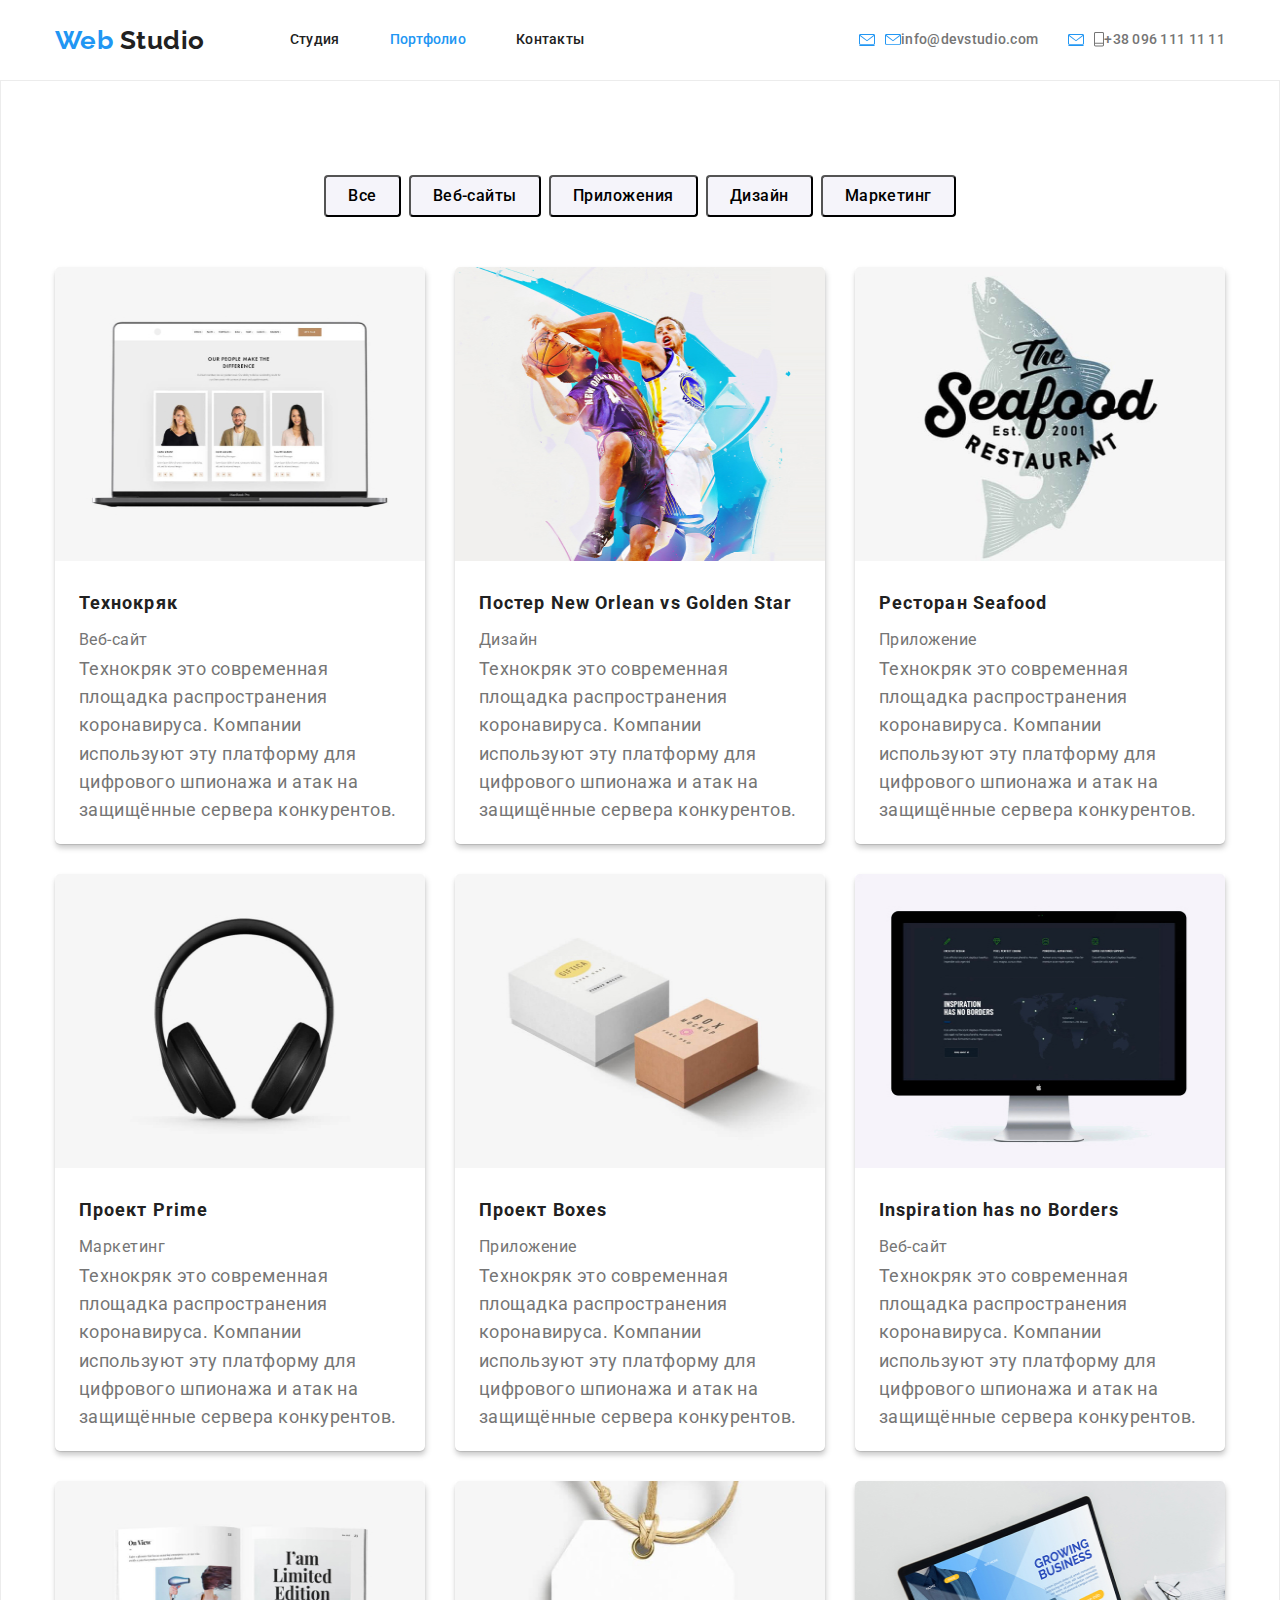
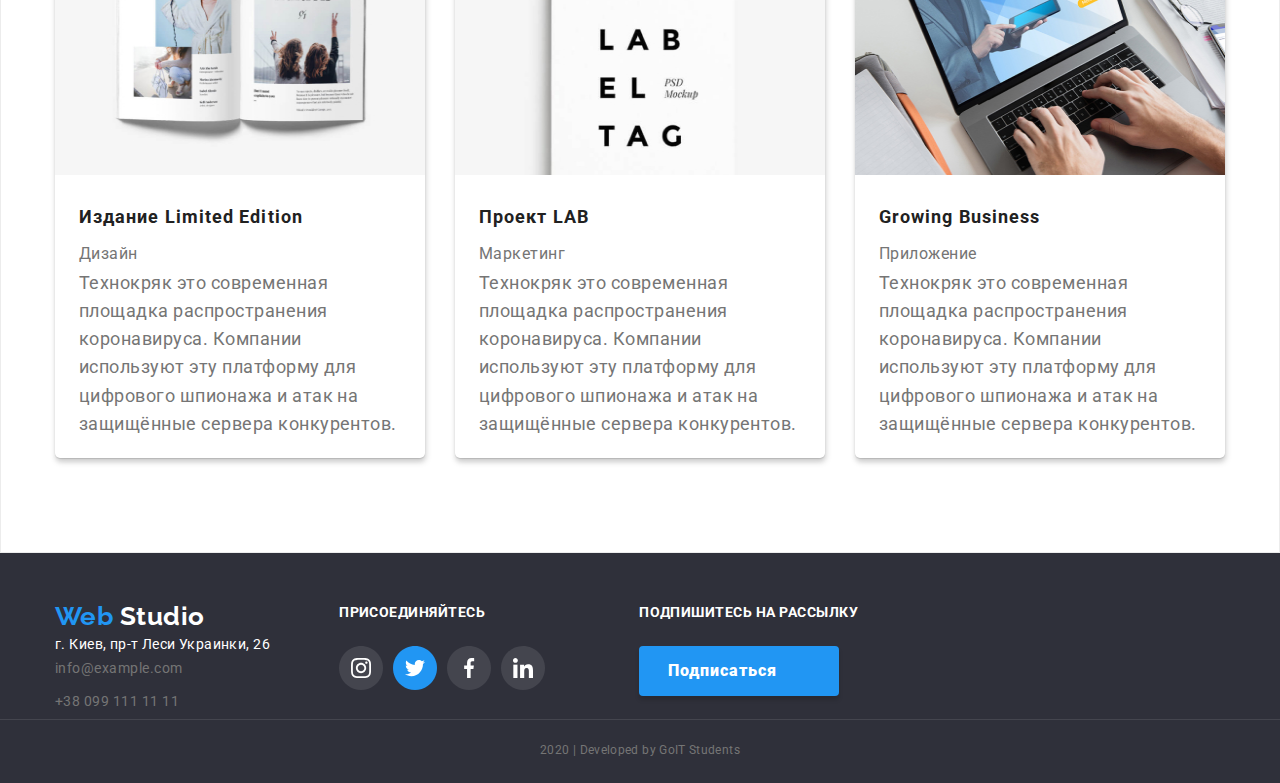
==== portfolio.html @ bc23c8f3 "header-hero-advantages" ====
<!DOCTYPE html>
<html lang="ru">
  <head>
    <meta charset="UTF-8" />
    <meta name="viewport" content="width=device-width, initial-scale=1.0" />
    <title>Document</title>
    <link
      href="https://fonts.googleapis.com/css2?family=Raleway:wght@700&family=Roboto&display=swap"
      rel="stylesheet"
    />
    <link
      href="https://fonts.googleapis.com/css2?family=Roboto:wght@500;900&display=swap"
      rel="stylesheet"
    />
    <link
      rel="stylesheet"
      href="https://cdnjs.cloudflare.com/ajax/libs/modern-normalize/0.6.0/modern-normalize.min.css"
    />
    <link rel="stylesheet" href="css/styles.css" />
  </head>
  <body>
    <!--шапка-->
    <header>
      <div class="header container">
        <nav class="main-nav">
          <a href="./index.html" class="logo list">
            <span class="logo-web">Web </span>Studio
          </a>

          <ul class="site-nav list">
            <li class="item">
              <a href="./index.html" class="link"> Студия</a>
            </li>
            <li class="item">
              <a href="./portfolio.html" class="link current">Портфолио</a>
            </li>
            <li class="item"><a href="#" class="link">Контакты</a></li>
          </ul>
        </nav>
        <ul class="auth-nav list">
          <li class="item">
            <a href="#" class="link"
              ><img
                src="./images/envelope.svg"
                alt="Конверт"
                class="icon"
              />info@devstudio.com</a
            >
          </li>
          <li class="item">
            <a href="#" class="link"
              ><img
                src="./images/cell-phone.svg"
                alt="Телефон"
                class="icon"
              />+38 096 111 11 11</a
            >
          </li>
        </ul>
      </div>
    </header>

    <!--блок "герой"-->
    <main>
      <div class="main">
        <nav>
          <ul class="filters container list">
            <li>
              <button class="button">Все</button>
            </li>
            <li>
              <button class="button">Веб-сайты</button>
            </li>
            <li>
              <button class="button">Приложения</button>
            </li>
            <li>
              <button class="button">Дизайн</button>
            </li>
            <li>
              <button class="button">Маркетинг</button>
            </li>
          </ul>
        </nav>
        <!--наши работы-->
        <section class="portfolio">
          <h1 class="is-hidden list">Наши работы</h1>
          <ul class="flex-container container">
            <li class="flex-element">
              <a href="#">
                <img
                  src="./images/images-portfolio/techohriak1.jpg"
                  alt="Фото Технокряк"
                  width="370"
                  height="294"
                />
                <div class="portfolio-info">
                  <h2 class="title list">Технокряк</h2>
                  <p class="text list">Веб-сайт</p>
                  <p class="description list">
                    Технокряк это современная площадка распространения
                    коронавируса. Компании используют эту платформу для
                    цифрового шпионажа и атак на защищённые сервера конкурентов.
                  </p>
                </div>
              </a>
            </li>

            <li class="flex-element">
              <a href="#">
                <img
                  src="./images/images-portfolio/techohriak2.jpg"
                  alt="Постер New Orlean vs Golden Stars"
                  width="370"
                  height="294"
                />
                <div class="portfolio-info">
                  <h2 class="title list">Постер New Orlean vs Golden Star</h2>
                  <p class="text list">Дизайн</p>
                  <p class="description list">
                    Технокряк это современная площадка распространения
                    коронавируса. Компании используют эту платформу для
                    цифрового шпионажа и атак на защищённые сервера конкурентов.
                  </p>
                </div>
              </a>
            </li>
            <li class="flex-element">
              <a href="#">
                <img
                  src="./images/images-portfolio/techohriak3.jpg"
                  alt="Ресторан Seafood"
                  width="370"
                  height="294"
                />
                <div class="portfolio-info">
                  <h2 class="title list">Ресторан Seafood</h2>
                  <p class="text list">Приложение</p>
                  <p class="description list">
                    Технокряк это современная площадка распространения
                    коронавируса. Компании используют эту платформу для
                    цифрового шпионажа и атак на защищённые сервера конкурентов.
                  </p>
                </div>
              </a>
            </li>
            <li class="flex-element">
              <a href="#">
                <img
                  src="./images/images-portfolio/techohriak4.jpg"
                  alt="Проект Prime"
                  width="370"
                  height="294"
                />
                <div class="portfolio-info">
                  <h2 class="title list">Проект Prime</h2>
                  <p class="text list">Маркетинг</p>
                  <p class="description list">
                    Технокряк это современная площадка распространения
                    коронавируса. Компании используют эту платформу для
                    цифрового шпионажа и атак на защищённые сервера конкурентов.
                  </p>
                </div>
              </a>
            </li>
            <li class="flex-element">
              <a href="#">
                <img
                  src="./images/images-portfolio/techohriak5.jpg"
                  alt="Проект Boxes"
                  width="370"
                  height="294"
                />
                <div class="portfolio-info">
                  <h2 class="title list">Проект Boxes</h2>
                  <p class="text list">Приложение</p>
                  <p class="description list">
                    Технокряк это современная площадка распространения
                    коронавируса. Компании используют эту платформу для
                    цифрового шпионажа и атак на защищённые сервера конкурентов.
                  </p>
                </div>
              </a>
            </li>
            <li class="flex-element">
              <a href="#">
                <img
                  src="./images/images-portfolio/techohriak6.jpg"
                  alt="Inspiration has no Borders"
                  width="370"
                  height="294"
                />
                <div class="portfolio-info">
                  <h2 class="title list">Inspiration has no Borders</h2>
                  <p class="text list">Веб-сайт</p>
                  <p class="description list">
                    Технокряк это современная площадка распространения
                    коронавируса. Компании используют эту платформу для
                    цифрового шпионажа и атак на защищённые сервера конкурентов.
                  </p>
                </div>
              </a>
            </li>
            <li class="flex-element">
              <a href="#">
                <img
                  src="./images/images-portfolio/techohriak7.jpg"
                  alt="Издание Limited Edition"
                  width="370"
                  height="294"
                />
                <div class="portfolio-info">
                  <h2 class="title list">Издание Limited Edition</h2>
                  <p class="text list">Дизайн</p>
                  <p class="description list">
                    Технокряк это современная площадка распространения
                    коронавируса. Компании используют эту платформу для
                    цифрового шпионажа и атак на защищённые сервера конкурентов.
                  </p>
                </div>
              </a>
            </li>
            <li class="flex-element">
              <a href="#">
                <img
                  src="./images/images-portfolio/techohriak8.jpg"
                  alt="Проект Prime"
                  width="370"
                  height="294"
                />
                <div class="portfolio-info">
                  <h2 class="title list">Проект LAB</h2>
                  <p class="text list">Маркетинг</p>
                  <p class="description list">
                    Технокряк это современная площадка распространения
                    коронавируса. Компании используют эту платформу для
                    цифрового шпионажа и атак на защищённые сервера конкурентов.
                  </p>
                </div>
              </a>
            </li>
            <li class="flex-element">
              <a href="#">
                <img
                  src="./images/images-portfolio/techohriak9.jpg"
                  alt="Проект Boxes"
                  width="370"
                  height="294"
                />
                <div class="portfolio-info">
                  <h2 class="title list">Growing Business</h2>
                  <p class="text list">Приложение</p>
                  <p class="description list">
                    Технокряк это современная площадка распространения
                    коронавируса. Компании используют эту платформу для
                    цифрового шпионажа и атак на защищённые сервера конкурентов.
                  </p>
                </div>
              </a>
            </li>
          </ul>
        </section>
      </div>
    </main>
    <!--Футер-->
    <footer class="footer">
      <!--Логотип-->
      <div class="blocks container">
        <div class="info-adress">
          <a href="#" class="logo"> <span class="logo-web">Web </span>Studio</a>
          <!--Адрес-->

          <address class="adress">
            <span class="street">г. Киев, пр-т Леси Украинки, 26</span>
            <a href="#" class="mail"> info@example.com </a>
            <a href="#" class="tel"> +38 099 111 11 11 </a>
          </address>
        </div>
        <!--Присоединяйтесь-->
        <div class="slogan">
          <div class="join">
            <b class="text">присоединяйтесь</b>
            <!--h3-->
            <ul class="footer-links list">
              <li>
                <a href="#" aria-label="Ccылка на Инстаграм">
                  <img
                    src="./images/ellipse-footer.svg"
                    alt="Иконка Инстаграма"
                /></a>
              </li>
              <li>
                <a href="#" aria-label="Ccылка на Твитер"
                  ><img
                    src="./images/twitter-footer.svg"
                    alt="Иконка Твитера"
                  />
                </a>
              </li>
              <li>
                <a href="#" aria-label="Ccылка на Фейсбук"
                  ><img
                    src="./images/facebook-footer.svg"
                    alt="Иконка Фейсбука"
                  />
                </a>
              </li>
              <li>
                <a href="#" aria-label="Ccылка на Линкедин"
                  ><img
                    src="./images/linkedin-footer.svg"
                    alt="Иконка Линкедина"
                /></a>
              </li>
            </ul>
          </div>
        </div>
        <!--Подпишитесь на рассылку-->
        <div class="slogan">
          <b class="text">Подпишитесь на рассылку</b>
          <div class="button-web sign"><a href="#">Подписаться</a></div>
        </div>
      </div>
      <p class="bottom-info">2020 | Developed by GoIT Students</p>
    </footer>
  </body>
</html>
---- css/styles.css ----
:root{
  --primary-text-color:#757575;
  --title-text-color: #212121;
  --accent-color: #2196f3;
  --white-color: #fff;
  --background-color:#f5f4fa;
  --footer-color:rgba(255, 255, 255, 0.6);
  --background-footer:#2f303a;
  --background-section:rgba(47, 48, 58, 0.8);
  --background-advantages: #F5F4FA;
}

/* цвет фона #FFFFFF*/
/* вторичный цвет текста #212121*/
/*основной цвет теста #757575*/
/*голубой цвет интерактивный #2196F3*/
/* футер адрес rgba(255, 255, 255, 0.6)*/
/* футер 2020 rgba(255, 255, 255, 0.4)*/


body {
  background-color:var(--white-color);
  color: var(--primary-text-color);
  font-family: Roboto; sans-serif;
  letter-spacing: 0.03em;
  padding: 0;
  margin: 0;
}

/*h1,
h2,
h3,
p {
margin-top: 0px;
margin-bottom: 0px;
}*/

a {
  color: inherit;
  text-decoration:none;
}
ul {
  list-style: none;
}

.list {
  list-style: none;
  padding: 0px;
  margin: 0px;
}
/*Шапка*/
.header {
  display: flex;
  align-items: center;
  justify-content: space-between;

}
.border {
  border-bottom: border: 1px solid red; 
}

.main-nav {
  display: flex;
  align-items: center;
}
.main-nav .logo {
  display: block;
  margin-right: 85px;
}


.logo-web {
  color: var(--accent-color);
}

.logo {
  color: var(--title-text-color);
  font-family: Raleway; sans-serif;
  text-decoration: none;
  font-weight: 700;
  font-size: 26px;
  line-height: 1.19;
}


/*Site nav*/
.site-nav {
  display: flex;
}

.site-nav .item{
  margin-right: 50px;
  font-weight: 500;
  font-size: 14px;
  line-height: 1.14;
  letter-spacing: 0.02em;
}
.site-nav .item:last-child {
  margin-right: 0px;

}
.site-nav .link {
  display: block;
  padding-top: 32px;
  padding-bottom: 32px;
 
  color:var(--title-text-color);
  text-decoration: none;
}
.site-nav .link.current {
  color: var(--accent-color);
}
.site-nav .link:hover,
.site-nav .link:focus {
  color:var(--accent-color);
  text-decoration: none;
}

/* Auth-Nav*/

.auth-nav {
  display: flex; 
  align-items: center;
  font-weight: 500;
  font-size: 14px;
  line-height: 1.14;
  letter-spacing: 0.02em;
}

.auth-nav .item + .item{
  margin-left: 30px;
}

.auth-nav .link {
  display: inline-flex;
  align-items: center;
  padding-top: 32px;
  padding-bottom: 32px;
  color: var(--primary-text-color);
  text-decoration: none;
}
.auth-nav .link:hover,
.auth-nav .link:focus {
  color: #2196f3;
}
/*.icon {
  margin-right: 10px;
}*/
.auth-nav .link::before {
  content: "";
  background-image: url(../images/envelope.svg);
  width: 16px;
  height: 11.2px;
  margin-right: 10px;
}
.auth-nav .cell::before {
  width: 10px;
  height: 14.94px;
  background-image: url(../images/cell-phone.svg);
}
/*Герой*/
.hero-container {
  padding-top: 200px;
  padding-bottom: 200px;
  margin-left: auto;
  margin-right: auto;
  text-align: center; 
}
.overlay {
  background-color: var(--primary-text-color);
  background-image: linear-gradient(to right, rgba(47, 48, 58, 0.8),rgba(47, 48, 58, 0.8)
  ),
  url(../images/Header-img.jpg);

  max-width: 1600px;
  height: 600px;
  margin-left: auto;
  margin-right: auto;
  background-repeat: no-repeat;
  background-position: center;
  background-size: cover;
}

.hero-name{
  color: var(--white-color);
  font-weight: 900;
  font-size: 44px;
  line-height: 1.36;
  letter-spacing: 0.06em;
  text-transform: uppercase;
  margin-bottom: 46px;
  margin-top: 0px;
  text-align: center;
}
/*Кнопка*/
.button-web {
  background-color:var(--accent-color);
  color: var(--white-color);
  font-family: inherit;
  font-weight: 700;
  font-size: 16px;
  line-height: 1.87;
  letter-spacing: 0.06em;
  border-radius: 4px;
  box-shadow: 0px 4px 4px rgba(0, 0, 0, 0.15);
  padding: 10px 32px;
  min-width: 200px;
  height: 50px;
}
.button-web:hover,
.button-web:focus {
  background-color: var(--background-color);
  color: var(--accent-color);
}

/*Наши преимушества*/
.box {
  padding-top: 94px;
  padding-bottom: 93px;
}
.border {
  border-bottom: 1px solid #ECECEC;
}

.advantages {
  display: flex;
  justify-content: space-between;
}
.advantages > .item {
  margin-right: 30px;
  width: 270px;
}
.advantages > .item:last-child {
  margin-right: 0px;
}

.advantages .link {
  display: block;
  justify-content: center;
  align-items: center;
  margin-bottom: 30px;
  /*background: var(--background-advantages);*/
  border-radius: 4px;
  height: 120px;
}
.advantages .link::before {
  display: block;
  content: "";
  height: 120px;
  /*background-image: url(../images/group.svg);*/
  background-color:var(--background-advantages);
  background-repeat: no-repeat;
  background-position: center;
}

.antenna-icon::before {
  background-image: url(../images/group.svg);
}
.clock-icon::before {
  background-image: url(../images/clock.svg);
}
.computer-icon::before {
  background-image: url(../images/diagram.svg);
}
.astronaut-icon::before {
  background-image: url(../images/astronaut.svg);
}

/*.advantages .link:hover,
.advantages .link:focus {
  background: var(--accent-color);
}*/

.advantages h3 {
  color:var(--title-text-color);
  font-weight: 700;
  font-size: 14px;
  line-height: 1.14;
  text-transform: uppercase;
  margin-bottom: 10px;

}
.advantages p {
  font-size: 14px;
  line-height: 1.71;
}


/*Чем мы занимаемся*/
.section .name {
  color:var(--title-text-color);
  font-weight: 700;
  font-size: 36px;
  line-height: 1.16;
  text-align: center;
  margin-bottom: 50px;
}
.work-list{
  display: flex;
  justify-content:space-between;
}
.work-list .link {
  display: block;
}
.work-list .item {
  margin-right: 30px;
}
.work-list .item:last-child {
  margin-right: 0px;
}
.work-list img {
  display: block;
  max-width: 100%;
  height: auto;
}
.section .title {
  color:var(--white-color);
  background-color:var(--background-section);
  font-weight: 700;
  font-size: 14px;
  line-height: 1.14;
  text-align: center;
  text-transform: uppercase;
  padding-top: 27px;
  padding-bottom: 27px;
}

/*Наша команда*/
.command {
  background-color: var(--background-color);
}
.team {
  padding-top: 94px;
  padding-bottom: 94px;
}
.command .name {
  color:var(--title-text-color);
  font-weight: 700;
  font-size: 36px;
  line-height: 1.16;
  text-align: center;
  margin-bottom: 50px;
}
.command-list {
  display: flex;
  justify-content: center;
}
.command .item:not(:last-child) {
  margin-right: 30px; 
}
.command .item {
  background-color: var(--white-color);
  border-radius: 4px;

  box-shadow: 0px 2px 1px rgba(0, 0, 0, 0.2), 0px 1px 1px rgba(0, 0, 0, 0.14), 0px 1px 3px rgba(0, 0, 0, 0.12);
}
.command img {
  display: block;
  width: 100%;
  height: auto;
}
.command-list .link {
  display: block;
  justify-content: center;
  align-items: center;
}

.command .title {
  color: var(--title-text-color);

  font-weight: 500;
  font-size: 16px;
  line-height: 1.19;
  text-align: center;

  margin-top: 30px;
  margin-bottom: 10px;
}
.command .text {
  font-size: 16px;
  line-height: 1.19;
  text-align: center; 
  margin-bottom: 28px;
}
.networks {
  display: flex;
  justify-content: center;
}
.networks .network-item {
  margin-right: 39px;
  margin-bottom: 36px;
}

.networks .network-item:hover,
.networks .network-item:focus {
  background-color: var(--accent-color)
}
.networks .network-item:last-child {
  margin-right: 0px;
}

.networks img {
  display: block;  
}

/*Постоянные клиенты*/
.customers .name {
  color:var(--title-text-color);
  font-weight: 700;
  font-size: 36px;
  line-height: 1.16;
  text-align: center;

  margin-bottom: 50px;
}
.customers-list {
  display: flex;
  justify-content: space-between;
}
.customers-list .item {
  margin-right: 30px;

}
.customers-list .item:last-child {
  margin-right: 0px;
}
.customers-list .link {
  display: block;
}

/*Футер*/
.blocks {
  display: flex;
}
.footer {
  background: var(--background-footer);
  text-decoration: none;
  padding-top: 48px;
}
.footer .logo {
  color: var(--white-color);
  margin-bottom: 10px;
}

.adress {
  color: var(--primary-text-color);
  font-size: 14px;
  line-height: 1.71;
  font-style: normal;
  margin-right: auto;
}
.street {
  color: var(--white-color);
  margin-bottom: 9px;
  font-size: 14px;
  line-height: 1.71;
  letter-spacing: 0.03em;
}
.mail {
  display: block;
  margin-bottom: 9px;
}

.tel {
  display: block;
}

.slogan .join {
  color: var(--white-color);
  text-transform: uppercase;
  font-size: 14px;
  line-height: 1.71;
  margin-right: 94px;
  margin-bottom: 21px;
}

.slogan .text {
  color: var(--white-color);
  text-transform: uppercase;
  font-weight: 700;
  font-size: 14px;
  line-height: 1.71;
  margin-bottom: 21px;
}
.info-adress {
  display: block;
  margin-right: 69px;
  color: var(--footer-color);
  font-size: 12px;
  line-height: 2;
}
.footer-links {
  display: flex;
  margin-top: 21px;
}
.footer-links li {
  margin-right: 10px;
}
.footer-links li:last-child {
  margin-right: 0px;
}

.footer-links li :hover,
.footer-links li :focus {
  color: var(--accent-color);
}

.bottom-info {
  text-align: center;
  margin: 0px;
  padding-top: 18px;
  padding-bottom: 21px;
  border-top: 1px solid rgba(255, 255, 255, 0.1);
  font-size: 12px;
  line-height: 2;
  letter-spacing: 0.03em;
}
.sign {
  font-weight: 900;
  display: block;
  width: 200px;
  height: 50px;
  margin-top: 21px;
  padding: 10px 62px 10px 29px;
  box-shadow: 0px 4px 4px rgba(0, 0, 0, 0.15);
  border-radius: 4px;
}

/*Порфолио main */

.main {
  padding-top: 94px;
  padding-bottom: 94px;
  border: 1px solid #ECECEC;
}
.filters {
  display: flex;
  justify-content: center;
  margin-bottom: 50px;
  /*background-color: aquamarine;
  outline: 1px solid black;*/
}
.button {
  font-weight: 500;
  font-size: 16px;
  line-height: 1.62;
  text-align: center;
  letter-spacing: 0.03em;
  padding: 6px 22px;
  
  border-radius: 4px;
  background-color: var(--background-color);
}
.filters li:not(:last-child) {
  margin-right: 8px;
}


.filters .button:hover,
.filters .button:focus {
  background-color:var(--accent-color);
  color: var(--white-color);
  font-family: inherit;
}
/*Наши работы*/
.portfolio .title {
  color:var(--title-text-color);
  text-decoration: none;
  font-weight: 700;
  font-size: 18px;
  line-height: 2;
  letter-spacing: 0.06em;
  margin-bottom: 4px;
}
.is-hidden {
  display: none;
}
.description {
  text-decoration: none;
  font-size: 18px;
  line-height: 1.56;

}
.portfolio-info {
  margin: 20px 24px;
}
.portfolio .text {
  color: var(--primary-text-color);
  text-decoration: none;
  font-size: 16px;
  line-height: 1.88;
}
.flex-container {
  display: flex;
  flex-wrap: wrap;
  margin: 0px;
}
.flex-element {
  width: 370px;
  margin-right: 30px;
  margin-bottom: 30px;
  box-shadow: 1px 4px 6px rgba(0, 0, 0, 0.16), 0px 4px 4px rgba(0, 0, 0, 0.06), 0px 1px 1px rgba(0, 0, 0, 0.12);
  border-radius: 5px;
}
.flex-element:nth-child(3n) {
  margin-right: 0px;
}

.flex-element:nth-last-child(-n+3) {
  margin-bottom: 0px;
}

.container{
  width: 1200px;
  padding-left: 15px;
  padding-right: 15px;
  margin-left: auto;
  margin-right: auto;
/*outline: 1px solid blue;*/
}


____________________
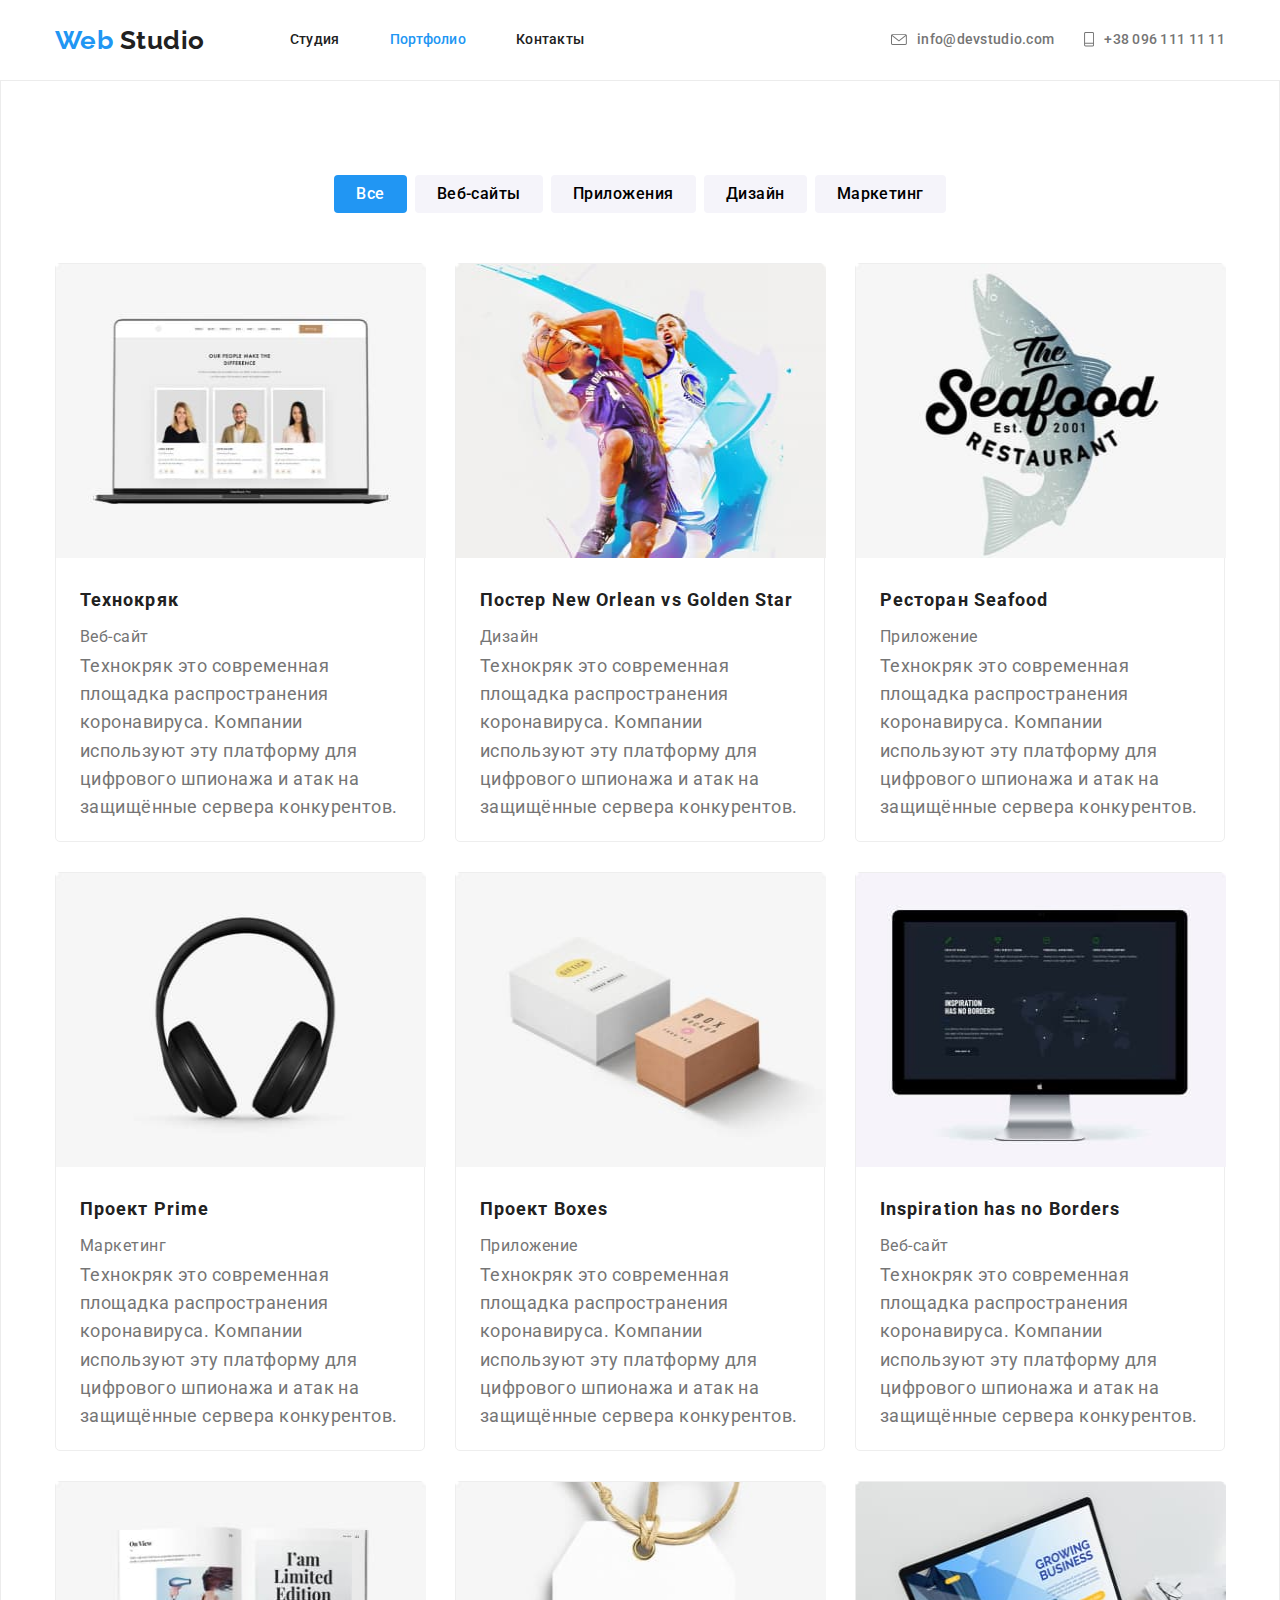
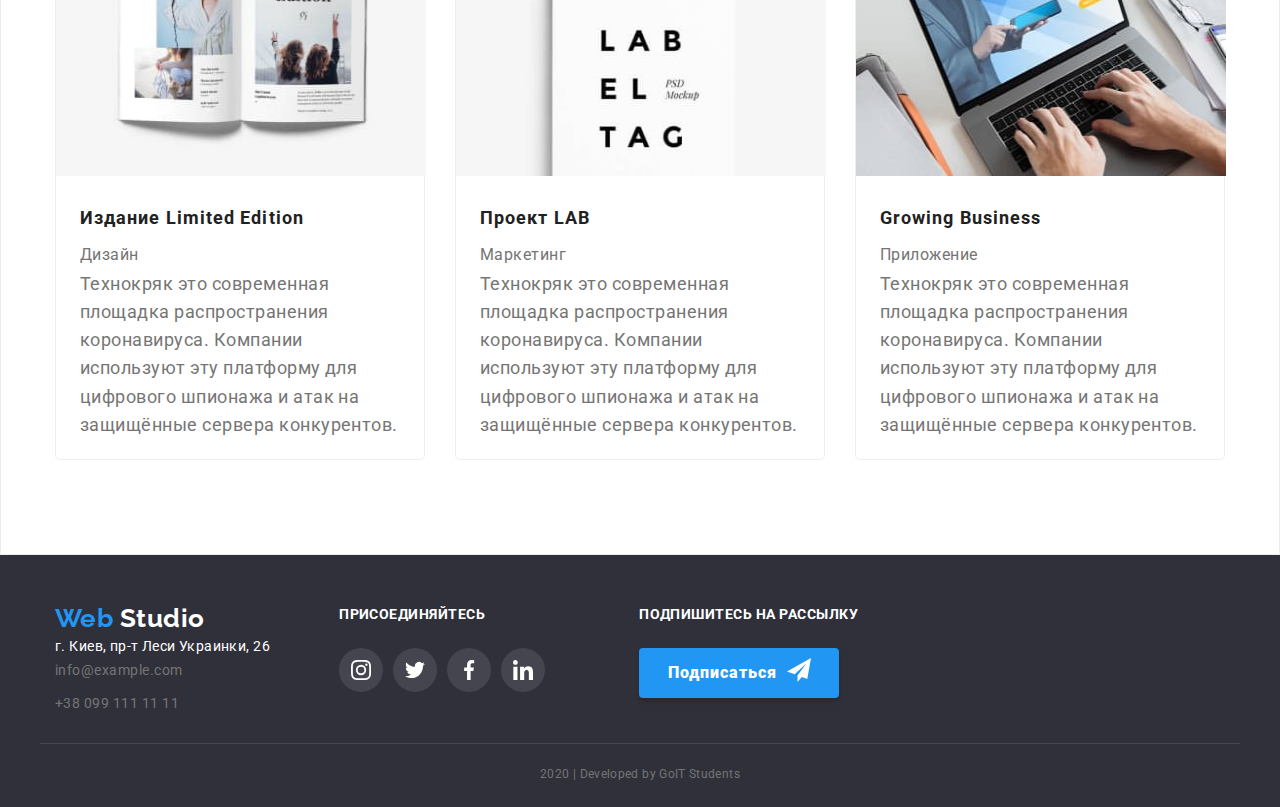
==== commit 443fdf17: "footer-sign" ====
--- a/portfolio.html
+++ b/portfolio.html
@@ -39,21 +39,19 @@
         </nav>
         <ul class="auth-nav list">
           <li class="item">
-            <a href="#" class="link"
-              ><img
-                src="./images/envelope.svg"
-                alt="Конверт"
-                class="icon"
-              />info@devstudio.com</a
+            <a href="mailto:info@devstudio.com" class="link">
+              <svg class="icon-envelope">
+                <use href="./images/sprite.svg#icon-envelope"></use>
+              </svg>
+              info@devstudio.com</a
             >
           </li>
           <li class="item">
-            <a href="#" class="link"
-              ><img
-                src="./images/cell-phone.svg"
-                alt="Телефон"
-                class="icon"
-              />+38 096 111 11 11</a
+            <a href="tel:+380961111111" class="link cell">
+              <svg class="icon-phone">
+                <use href="./images/sprite.svg#icon-cell-phone"></use>
+              </svg>
+              +38 096 111 11 11</a
             >
           </li>
         </ul>
@@ -66,7 +64,7 @@
         <nav>
           <ul class="filters container list">
             <li>
-              <button class="button">Все</button>
+              <button class="button current">Все</button>
             </li>
             <li>
               <button class="button">Веб-сайты</button>
@@ -283,34 +281,39 @@
             <!--h3-->
             <ul class="footer-links list">
               <li>
-                <a href="#" aria-label="Ccылка на Инстаграм">
-                  <img
-                    src="./images/ellipse-footer.svg"
-                    alt="Иконка Инстаграма"
-                /></a>
-              </li>
-              <li>
-                <a href="#" aria-label="Ccылка на Твитер"
-                  ><img
-                    src="./images/twitter-footer.svg"
-                    alt="Иконка Твитера"
-                  />
+                <a
+                  href="#"
+                  class="network-link"
+                  aria-label="Ccылка на Инстаграм"
+                  ><svg class="instagram-footer" width="20px" height="20px">
+                    <use href="./images/sprite.svg#icon-instagram"></use>
+                  </svg>
                 </a>
               </li>
               <li>
-                <a href="#" aria-label="Ccылка на Фейсбук"
-                  ><img
-                    src="./images/facebook-footer.svg"
-                    alt="Иконка Фейсбука"
-                  />
+                <a href="#" class="network-link" aria-label="Ccылка на Твитер">
+                  <svg class="twitter-footer" width="20px" height="20px">
+                    <use href="./images/sprite.svg#icon-twitter"></use>
+                  </svg>
                 </a>
               </li>
               <li>
-                <a href="#" aria-label="Ccылка на Линкедин"
-                  ><img
-                    src="./images/linkedin-footer.svg"
-                    alt="Иконка Линкедина"
-                /></a>
+                <a href="#" class="network-link" aria-label="Ccылка на Фейсбук">
+                  <svg class="facebook-footer" width="20px" height="20px">
+                    <use href="./images/sprite.svg#icon-facebook"></use>
+                  </svg>
+                </a>
+              </li>
+              <li>
+                <a
+                  href="#"
+                  class="network-link"
+                  aria-label="Ccылка на Линкедин"
+                >
+                  <svg class="linkedin-footer" width="20px" height="20px">
+                    <use href="./images/sprite.svg#icon-linkedin"></use>
+                  </svg>
+                </a>
               </li>
             </ul>
           </div>
@@ -318,10 +321,14 @@
         <!--Подпишитесь на рассылку-->
         <div class="slogan">
           <b class="text">Подпишитесь на рассылку</b>
-          <div class="button-web sign"><a href="#">Подписаться</a></div>
+          <a href="#" class="button-web sign"
+            >Подписаться<svg class="icon-send" width="24px" height="24px">
+              <use href="./images/sprite.svg#icon-icon-send"></use>
+            </svg>
+          </a>
         </div>
       </div>
-      <p class="bottom-info">2020 | Developed by GoIT Students</p>
+      <p class="bottom-info container">2020 | Developed by GoIT Students</p>
     </footer>
   </body>
 </html>
--- a/css/styles.css
+++ b/css/styles.css
@@ -132,7 +132,7 @@
 }
 
 .auth-nav .link {
-  display: inline-flex;
+  display: flex;
   align-items: center;
   padding-top: 32px;
   padding-bottom: 32px;
@@ -143,9 +143,21 @@
 .auth-nav .link:focus {
   color: #2196f3;
 }
-/*.icon {
+.icon-envelope {
+  width: 16px;
+  height: 11.2px;
   margin-right: 10px;
-}*/
+  fill: currentColor;
+}
+
+.icon-phone {
+  width: 10px;
+  height: 15px;
+  margin-right: 10px;
+  fill: currentColor;
+}
+
+/*
 .auth-nav .link::before {
   content: "";
   background-image: url(../images/envelope.svg);
@@ -158,6 +170,7 @@
   height: 14.94px;
   background-image: url(../images/cell-phone.svg);
 }
+*/
 /*Герой*/
 .hero-container {
   padding-top: 200px;
@@ -188,29 +201,40 @@
   line-height: 1.36;
   letter-spacing: 0.06em;
   text-transform: uppercase;
-  margin-bottom: 46px;
+  margin-bottom: 30px;
   margin-top: 0px;
   text-align: center;
 }
 /*Кнопка*/
 .button-web {
-  background-color:var(--accent-color);
-  color: var(--white-color);
-  font-family: inherit;
+  display: inline-block;
+  padding: 10px 32px;
+  min-width: 200px;
+  height: 50px;
   font-weight: 700;
   font-size: 16px;
   line-height: 1.87;
   letter-spacing: 0.06em;
+  text-align: center;
+
+  background-color:var(--accent-color);
+  color: var(--white-color);
+
+  border: transparent;
   border-radius: 4px;
   box-shadow: 0px 4px 4px rgba(0, 0, 0, 0.15);
-  padding: 10px 32px;
-  min-width: 200px;
-  height: 50px;
-}
-.button-web:hover,
-.button-web:focus {
-  background-color: var(--background-color);
-  color: var(--accent-color);
+}
+
+.sign {
+  display: flex;
+  width: 200px;
+  padding: 10px 28px 10px 29px;
+  font-weight: 900;
+  margin-top: 21px;
+  fill: var(--white-color);
+}
+.icon-send {
+  margin-left: 10px;
 }
 
 /*Наши преимушества*/
@@ -252,7 +276,35 @@
   background-repeat: no-repeat;
   background-position: center;
 }
-
+.advantages-icon {
+  display: flex;
+  justify-content: center;
+  align-items: center;
+  width: 270px;
+  height: 120px;
+  border-radius: 4px;
+  margin-bottom: 30px;
+  background: var(--background-color);
+}
+.antenna-icon {
+  width: 70px;
+  height: 70px;
+ 
+}
+.clock-icon {
+  width: 67px;
+  height: 70px;
+}
+.computer-icon {
+  width: 70px;
+  height: 70px;
+}
+.astronaut-icon {
+  width: 70px;
+  height: 70px;
+}
+
+/*
 .antenna-icon::before {
   background-image: url(../images/group.svg);
 }
@@ -265,6 +317,7 @@
 .astronaut-icon::before {
   background-image: url(../images/astronaut.svg);
 }
+*/
 
 /*.advantages .link:hover,
 .advantages .link:focus {
@@ -351,16 +404,14 @@
 .command .item {
   background-color: var(--white-color);
   border-radius: 4px;
-
   box-shadow: 0px 2px 1px rgba(0, 0, 0, 0.2), 0px 1px 1px rgba(0, 0, 0, 0.14), 0px 1px 3px rgba(0, 0, 0, 0.12);
 }
 .command img {
   display: block;
-  width: 100%;
-  height: auto;
+  
 }
 .command-list .link {
-  display: block;
+  display: flex;
   justify-content: center;
   align-items: center;
 }
@@ -386,22 +437,30 @@
   display: flex;
   justify-content: center;
 }
+
 .networks .network-item {
-  margin-right: 39px;
-  margin-bottom: 36px;
-}
-
-.networks .network-item:hover,
-.networks .network-item:focus {
-  background-color: var(--accent-color)
+  margin-right: 10px;
+  margin-bottom: 24px;
 }
 .networks .network-item:last-child {
   margin-right: 0px;
 }
 
-.networks img {
-  display: block;  
-}
+.network-link {
+  display: flex;
+  justify-content: center;
+  align-items: center;
+  width: 44px;
+  height: 44px;
+  border-radius: 50%;
+  fill: #AFB1B8;
+}
+.network-link:hover,
+.network-link:focus{
+  background-color: var(--accent-color);
+  fill: var(--white-color);
+}
+
 
 /*Постоянные клиенты*/
 .customers .name {
@@ -410,7 +469,6 @@
   font-size: 36px;
   line-height: 1.16;
   text-align: center;
-
   margin-bottom: 50px;
 }
 .customers-list {
@@ -426,6 +484,45 @@
 }
 .customers-list .link {
   display: block;
+}
+.customers-container {
+  display: flex;
+  width: 170px;
+  height: 90px;
+  border: 1px solid #AFB1B8;
+  border-radius: 4px;
+  justify-content: center;
+  align-items: center;
+  fill: #AFB1B8;
+}
+.customers-container:hover {
+  border: 1px solid var(--accent-color);
+  fill: var(--accent-color);
+}
+
+.customers-one {
+  width: 44.3px;
+  height: 49px;
+}
+.customers-two {
+  width: 40px;
+  height: 52px;
+}
+.customers-three {
+  width: 41px;
+  height: 42.6px;
+}
+.customers-four {
+  width: 79.7px;
+  height: 42px;
+}
+.customers-five {
+  width: 59px;
+  height: 47px;
+}
+.customers-six {
+  width: 88.5px;
+  height: 45.4px;
 }
 
 /*Футер*/
@@ -448,6 +545,7 @@
   line-height: 1.71;
   font-style: normal;
   margin-right: auto;
+  margin-bottom: 28px;
 }
 .street {
   color: var(--white-color);
@@ -499,11 +597,35 @@
 .footer-links li:last-child {
   margin-right: 0px;
 }
-
-.footer-links li :hover,
-.footer-links li :focus {
-  color: var(--accent-color);
-}
+.footer-links .network-link {
+  background-color:rgba(255, 255, 255, 0.1);
+}
+.footer-links .network-link:hover,
+.footer-links .network-link:focus {
+  background-color: var(--accent-color);
+}
+.footer-links .network-link {
+  fill: var(--white-color);
+}
+
+/*
+.instagram-icon {
+  background-image: url(../images/instagram-footer.svg);
+  background-size: 20px 20px;
+}
+.twitter-icon {
+  background-image: url(../images/Vector.svg);
+  background-size: 20px 16.25px;
+}
+.facebook-icon {
+  background-image: url(../images/facebook-join.svg);
+  background-size: 20px 20px;
+}
+
+.linkedin-icon {
+background-image: url(../images/linkedin-footer.svg);
+background-size: 20px 20px;
+}*/
 
 .bottom-info {
   text-align: center;
@@ -515,16 +637,7 @@
   line-height: 2;
   letter-spacing: 0.03em;
 }
-.sign {
-  font-weight: 900;
-  display: block;
-  width: 200px;
-  height: 50px;
-  margin-top: 21px;
-  padding: 10px 62px 10px 29px;
-  box-shadow: 0px 4px 4px rgba(0, 0, 0, 0.15);
-  border-radius: 4px;
-}
+
 
 /*Порфолио main */
 
@@ -549,7 +662,9 @@
   padding: 6px 22px;
   
   border-radius: 4px;
+  border-style: none;
   background-color: var(--background-color);
+  cursor: pointer;
 }
 .filters li:not(:last-child) {
   margin-right: 8px;
@@ -562,6 +677,11 @@
   color: var(--white-color);
   font-family: inherit;
 }
+.filters .button.current {
+  background-color:var(--accent-color);
+  color: var(--white-color);
+  cursor: pointer;
+}
 /*Наши работы*/
 .portfolio .title {
   color:var(--title-text-color);
@@ -599,8 +719,8 @@
   width: 370px;
   margin-right: 30px;
   margin-bottom: 30px;
-  box-shadow: 1px 4px 6px rgba(0, 0, 0, 0.16), 0px 4px 4px rgba(0, 0, 0, 0.06), 0px 1px 1px rgba(0, 0, 0, 0.12);
   border-radius: 5px;
+  border: 1px solid #EEEEEE;
 }
 .flex-element:nth-child(3n) {
   margin-right: 0px;
@@ -608,6 +728,10 @@
 
 .flex-element:nth-last-child(-n+3) {
   margin-bottom: 0px;
+}
+.flex-element:hover,
+.flex-element:focus {
+  box-shadow: 1px 4px 6px rgba(0, 0, 0, 0.16), 0px 4px 4px rgba(0, 0, 0, 0.06), 0px 1px 1px rgba(0, 0, 0, 0.12);
 }
 
 .container{
@@ -617,7 +741,4 @@
   margin-left: auto;
   margin-right: auto;
 /*outline: 1px solid blue;*/
-}
-
-
-____________________
+}